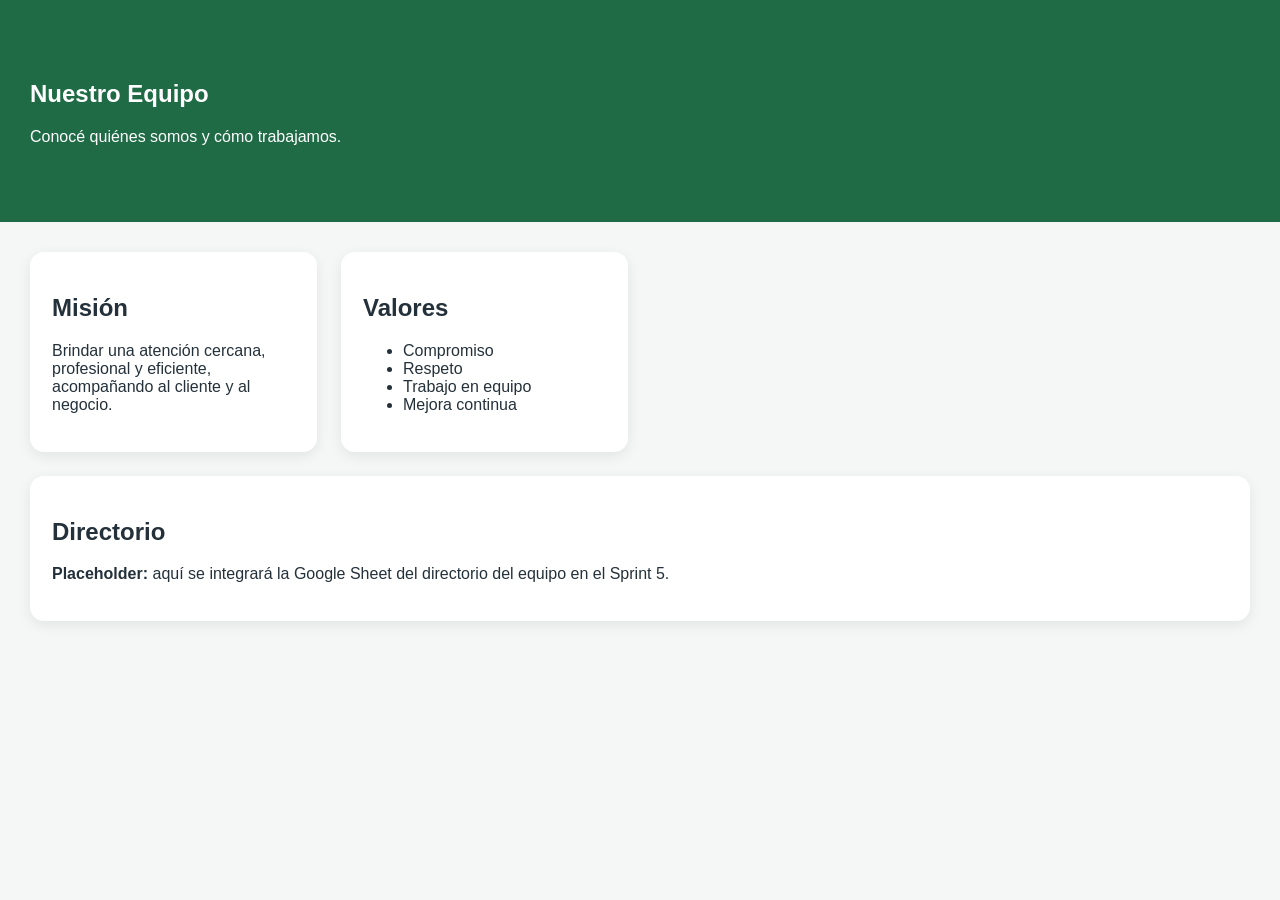
==== equipo.html @ aafebca8 "Add files via upload" ====
<!doctype html>
<html lang="es">
<head>
<meta charset="utf-8">
<meta name="viewport" content="width=device-width,initial-scale=1">
<link rel="stylesheet" href="equipo.css">
<title>Equipo | Centro de Contacto</title>
</head>
<body>
<section class="hero">
<h1>Nuestro Equipo</h1>
<p>Conocé quiénes somos y cómo trabajamos.</p>
</section>

<section class="grid">
<div class="card">
<h2>Misión</h2>
<p>Brindar una atención cercana, profesional y eficiente, acompañando al cliente y al negocio.</p>
</div>

<div class="card">
<h2>Valores</h2>
<ul>
<li>Compromiso</li>
<li>Respeto</li>
<li>Trabajo en equipo</li>
<li>Mejora continua</li>
</ul>
</div>

<div class="card wide">
<h2>Directorio</h2>
<p><strong>Placeholder:</strong> aquí se integrará la Google Sheet del directorio del equipo en el Sprint 5.</p>
</div>
</section>
</body>
</html>
---- equipo.css ----
:root{--green:#1f6b45;--bg:#f5f7f6}
body{margin:0;font-family:Arial,sans-serif;background:var(--bg);color:#24313a}
.hero{background:var(--green);color:#fff;padding:60px 30px}
.grid{display:grid;grid-template-columns:repeat(auto-fit,minmax(260px,1fr));gap:24px;padding:30px}
.card{background:#fff;border-radius:14px;padding:22px;box-shadow:0 4px 14px rgba(0,0,0,.08)}
.wide{grid-column:1/-1}
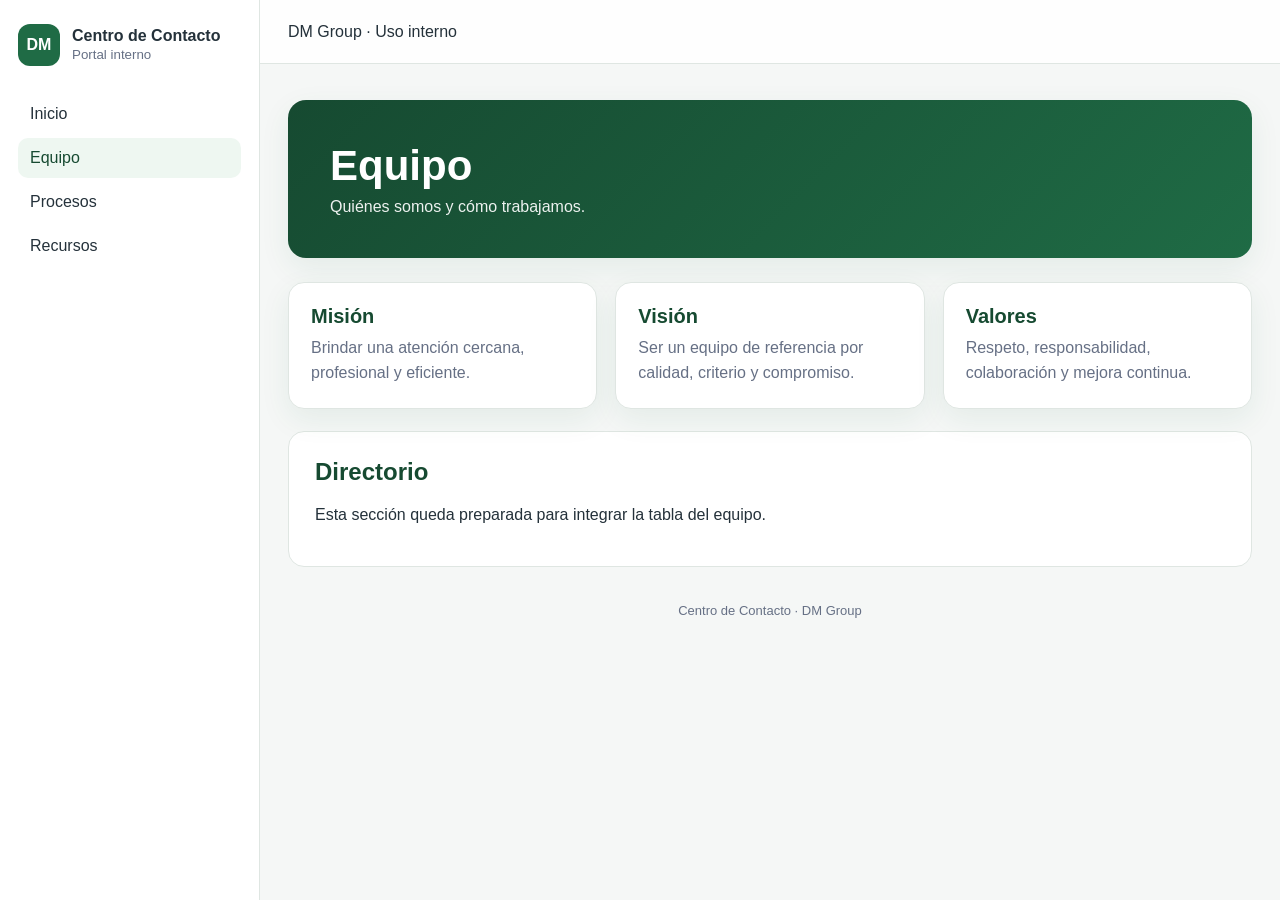
==== commit 4b832fb8: "Add files via upload" ====
--- a/equipo.html
+++ b/equipo.html
@@ -3,35 +3,36 @@
 <head>
 <meta charset="utf-8">
 <meta name="viewport" content="width=device-width,initial-scale=1">
-<link rel="stylesheet" href="equipo.css">
 <title>Equipo | Centro de Contacto</title>
+<link rel="stylesheet" href="../styles.css">
 </head>
 <body>
-<section class="hero">
-<h1>Nuestro Equipo</h1>
-<p>Conocé quiénes somos y cómo trabajamos.</p>
-</section>
+<div class="app">
+<aside class="sidebar" id="sidebar">
+  <div class="brand"><div class="brand-mark">DM</div><div><strong>Centro de Contacto</strong><small>Portal interno</small></div></div>
+  <nav class="nav">
+      <a href="../index.html">Inicio</a>
+      <a href="equipo.html" class="active">Equipo</a>
+      <a href="procesos.html">Procesos</a>
+      <a href="recursos.html">Recursos</a>
+    </nav>
+</aside>
+<main class="main">
+<header class="topbar"><button class="menu-btn" id="menuBtn">☰</button><span>DM Group · Uso interno</span></header>
+<div class="page">
+<section class="hero"><h1>Equipo</h1><p>Quiénes somos y cómo trabajamos.</p></section>
 
 <section class="grid">
-<div class="card">
-<h2>Misión</h2>
-<p>Brindar una atención cercana, profesional y eficiente, acompañando al cliente y al negocio.</p>
+  <article class="card"><h2>Misión</h2><p>Brindar una atención cercana, profesional y eficiente.</p></article>
+  <article class="card"><h2>Visión</h2><p>Ser un equipo de referencia por calidad, criterio y compromiso.</p></article>
+  <article class="card"><h2>Valores</h2><p>Respeto, responsabilidad, colaboración y mejora continua.</p></article>
+</section>
+<section class="section"><h2>Directorio</h2><p>Esta sección queda preparada para integrar la tabla del equipo.</p></section>
+
+<div class="footer">Centro de Contacto · DM Group</div>
 </div>
-
-<div class="card">
-<h2>Valores</h2>
-<ul>
-<li>Compromiso</li>
-<li>Respeto</li>
-<li>Trabajo en equipo</li>
-<li>Mejora continua</li>
-</ul>
+</main>
 </div>
-
-<div class="card wide">
-<h2>Directorio</h2>
-<p><strong>Placeholder:</strong> aquí se integrará la Google Sheet del directorio del equipo en el Sprint 5.</p>
-</div>
-</section>
+<script src="../app.js"></script>
 </body>
 </html>
--- a/styles.css
+++ b/styles.css
@@ -0,0 +1,53 @@
+
+:root{
+  --green:#1f6b45;
+  --green-dark:#164a31;
+  --mint:#eef7f1;
+  --bg:#f5f7f6;
+  --text:#24313a;
+  --muted:#667085;
+  --line:#dfe6e2;
+  --white:#fff;
+  --shadow:0 10px 30px rgba(31,107,69,.08);
+}
+*{box-sizing:border-box}
+html{scroll-behavior:smooth}
+body{margin:0;font-family:Arial,Helvetica,sans-serif;background:var(--bg);color:var(--text)}
+a{color:inherit}
+.app{min-height:100vh;display:grid;grid-template-columns:260px 1fr}
+.sidebar{position:sticky;top:0;height:100vh;background:var(--white);border-right:1px solid var(--line);padding:24px 18px}
+.brand{display:flex;gap:12px;align-items:center;margin-bottom:28px}
+.brand-mark{width:42px;height:42px;border-radius:12px;background:var(--green);color:#fff;display:grid;place-items:center;font-weight:700}
+.brand strong{display:block}
+.brand small{color:var(--muted)}
+.nav a{display:block;text-decoration:none;padding:11px 12px;border-radius:10px;margin:4px 0}
+.nav a:hover,.nav a.active{background:var(--mint);color:var(--green-dark)}
+.main{min-width:0}
+.topbar{height:64px;background:rgba(255,255,255,.94);border-bottom:1px solid var(--line);display:flex;align-items:center;justify-content:space-between;padding:0 28px;position:sticky;top:0;z-index:5}
+.menu-btn{display:none;border:0;background:none;font-size:24px}
+.page{max-width:1100px;margin:auto;padding:36px 28px 72px}
+.hero{background:linear-gradient(135deg,var(--green-dark),var(--green));color:#fff;border-radius:18px;padding:42px;box-shadow:var(--shadow);margin-bottom:24px}
+.hero h1{margin:0 0 8px;font-size:42px}
+.hero p{margin:0;opacity:.92}
+.grid{display:grid;grid-template-columns:repeat(3,minmax(0,1fr));gap:18px}
+.card{background:var(--white);border:1px solid var(--line);border-radius:16px;padding:22px;box-shadow:var(--shadow);text-decoration:none}
+.card h2{margin:0 0 8px;color:var(--green-dark);font-size:20px}
+.card p{margin:0;color:var(--muted);line-height:1.55}
+.section{background:var(--white);border:1px solid var(--line);border-radius:16px;padding:26px;margin-top:22px}
+.section h2{margin-top:0;color:var(--green-dark)}
+.list{padding-left:18px;line-height:1.7}
+.footer{margin-top:36px;color:var(--muted);font-size:13px;text-align:center}
+@media(max-width:900px){
+  .app{grid-template-columns:1fr}
+  .sidebar{position:fixed;left:-280px;width:260px;z-index:20;transition:.2s;box-shadow:16px 0 35px rgba(0,0,0,.14)}
+  .sidebar.open{left:0}
+  .menu-btn{display:block}
+  .grid{grid-template-columns:1fr 1fr}
+}
+@media(max-width:600px){
+  .page{padding:20px 14px 48px}
+  .hero{padding:28px 22px}
+  .hero h1{font-size:32px}
+  .grid{grid-template-columns:1fr}
+  .topbar{padding:0 14px}
+}
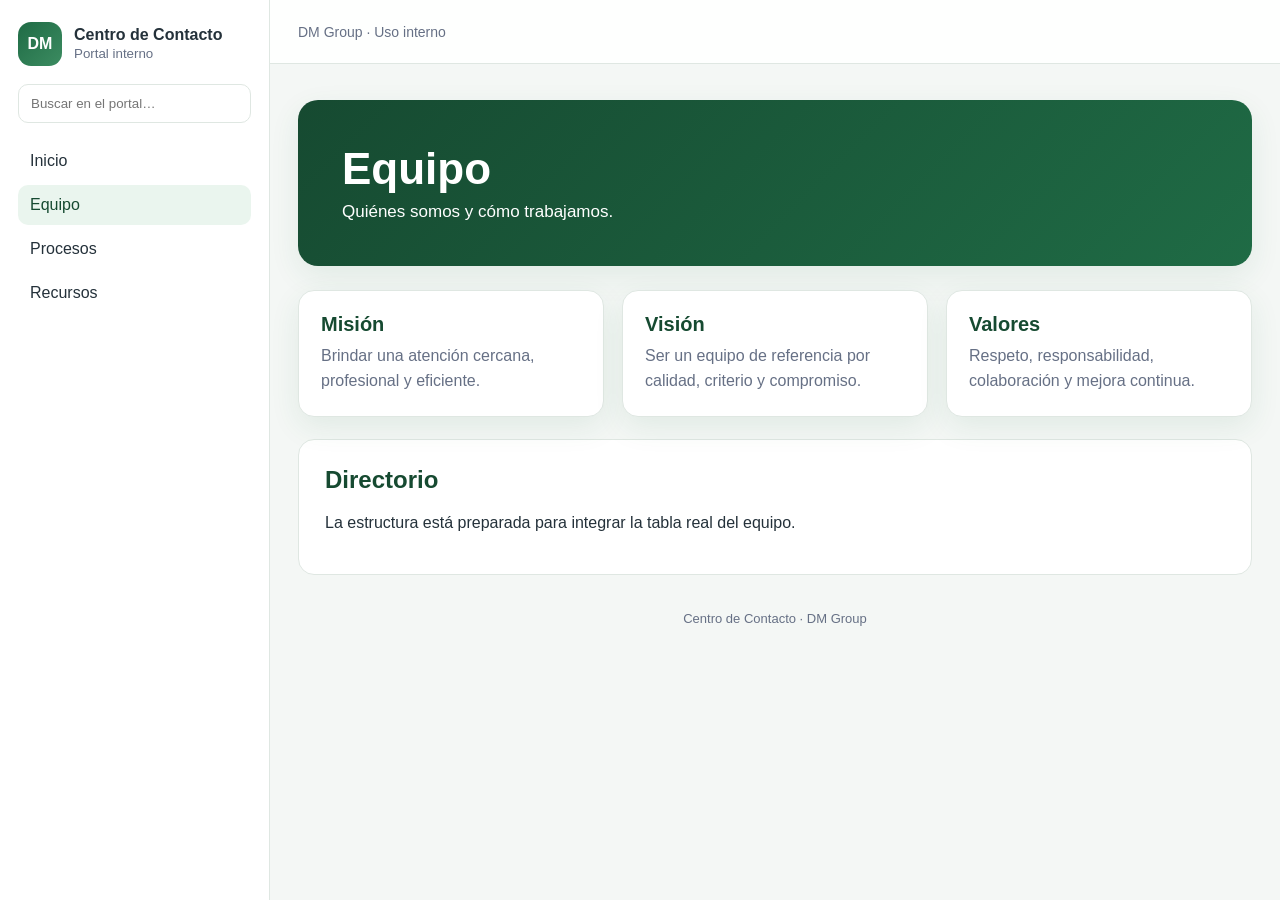
==== commit ac0595b9: "Add files via upload" ====
--- a/equipo.html
+++ b/equipo.html
@@ -1,38 +1,4 @@
-<!doctype html>
-<html lang="es">
-<head>
-<meta charset="utf-8">
-<meta name="viewport" content="width=device-width,initial-scale=1">
-<title>Equipo | Centro de Contacto</title>
-<link rel="stylesheet" href="../styles.css">
-</head>
-<body>
-<div class="app">
-<aside class="sidebar" id="sidebar">
-  <div class="brand"><div class="brand-mark">DM</div><div><strong>Centro de Contacto</strong><small>Portal interno</small></div></div>
-  <nav class="nav">
-      <a href="../index.html">Inicio</a>
-      <a href="equipo.html" class="active">Equipo</a>
-      <a href="procesos.html">Procesos</a>
-      <a href="recursos.html">Recursos</a>
-    </nav>
-</aside>
-<main class="main">
-<header class="topbar"><button class="menu-btn" id="menuBtn">☰</button><span>DM Group · Uso interno</span></header>
-<div class="page">
-<section class="hero"><h1>Equipo</h1><p>Quiénes somos y cómo trabajamos.</p></section>
-
-<section class="grid">
-  <article class="card"><h2>Misión</h2><p>Brindar una atención cercana, profesional y eficiente.</p></article>
-  <article class="card"><h2>Visión</h2><p>Ser un equipo de referencia por calidad, criterio y compromiso.</p></article>
-  <article class="card"><h2>Valores</h2><p>Respeto, responsabilidad, colaboración y mejora continua.</p></article>
-</section>
-<section class="section"><h2>Directorio</h2><p>Esta sección queda preparada para integrar la tabla del equipo.</p></section>
-
-<div class="footer">Centro de Contacto · DM Group</div>
-</div>
-</main>
-</div>
-<script src="../app.js"></script>
-</body>
-</html>+<!doctype html><html lang="es"><head><meta charset="utf-8"><meta name="viewport" content="width=device-width,initial-scale=1"><title>Equipo | Centro de Contacto</title><link rel="stylesheet" href="../styles.css"></head><body>
+<div class="app"><aside class="sidebar" id="sidebar"><div class="brand"><div class="brand-mark">DM</div><div><strong>Centro de Contacto</strong><small>Portal interno</small></div></div><div class="search-wrap"><input id="searchInput" placeholder="Buscar en el portal…"></div><nav class="nav"><a class="" href="../index.html">Inicio</a><a class="active" href="../pages/equipo.html">Equipo</a><a class="" href="../pages/procesos.html">Procesos</a><a class="" href="../pages/recursos.html">Recursos</a></nav></aside>
+<main class="main"><header class="topbar"><button class="menu-btn" id="menuBtn">☰</button><span class="meta">DM Group · Uso interno</span></header><div class="page"><section class="hero"><h1>Equipo</h1><p>Quiénes somos y cómo trabajamos.</p></section><section class="grid"><article class="card"><h2>Misión</h2><p>Brindar una atención cercana, profesional y eficiente.</p></article><article class="card"><h2>Visión</h2><p>Ser un equipo de referencia por calidad, criterio y compromiso.</p></article><article class="card"><h2>Valores</h2><p>Respeto, responsabilidad, colaboración y mejora continua.</p></article></section><section class="section"><h2>Directorio</h2><p>La estructura está preparada para integrar la tabla real del equipo.</p></section><div class="footer">Centro de Contacto · DM Group</div></div></main></div>
+<div class="search-panel" id="searchPanel"><div class="search-results"><h2>Resultados</h2><div id="searchResults"></div></div></div><script src="../search-index.js"></script><script src="../app.js"></script></body></html>
--- a/styles.css
+++ b/styles.css
@@ -1,53 +1,13 @@
-
-:root{
-  --green:#1f6b45;
-  --green-dark:#164a31;
-  --mint:#eef7f1;
-  --bg:#f5f7f6;
-  --text:#24313a;
-  --muted:#667085;
-  --line:#dfe6e2;
-  --white:#fff;
-  --shadow:0 10px 30px rgba(31,107,69,.08);
-}
-*{box-sizing:border-box}
-html{scroll-behavior:smooth}
-body{margin:0;font-family:Arial,Helvetica,sans-serif;background:var(--bg);color:var(--text)}
-a{color:inherit}
-.app{min-height:100vh;display:grid;grid-template-columns:260px 1fr}
-.sidebar{position:sticky;top:0;height:100vh;background:var(--white);border-right:1px solid var(--line);padding:24px 18px}
-.brand{display:flex;gap:12px;align-items:center;margin-bottom:28px}
-.brand-mark{width:42px;height:42px;border-radius:12px;background:var(--green);color:#fff;display:grid;place-items:center;font-weight:700}
-.brand strong{display:block}
-.brand small{color:var(--muted)}
-.nav a{display:block;text-decoration:none;padding:11px 12px;border-radius:10px;margin:4px 0}
-.nav a:hover,.nav a.active{background:var(--mint);color:var(--green-dark)}
-.main{min-width:0}
-.topbar{height:64px;background:rgba(255,255,255,.94);border-bottom:1px solid var(--line);display:flex;align-items:center;justify-content:space-between;padding:0 28px;position:sticky;top:0;z-index:5}
-.menu-btn{display:none;border:0;background:none;font-size:24px}
-.page{max-width:1100px;margin:auto;padding:36px 28px 72px}
-.hero{background:linear-gradient(135deg,var(--green-dark),var(--green));color:#fff;border-radius:18px;padding:42px;box-shadow:var(--shadow);margin-bottom:24px}
-.hero h1{margin:0 0 8px;font-size:42px}
-.hero p{margin:0;opacity:.92}
-.grid{display:grid;grid-template-columns:repeat(3,minmax(0,1fr));gap:18px}
-.card{background:var(--white);border:1px solid var(--line);border-radius:16px;padding:22px;box-shadow:var(--shadow);text-decoration:none}
-.card h2{margin:0 0 8px;color:var(--green-dark);font-size:20px}
-.card p{margin:0;color:var(--muted);line-height:1.55}
-.section{background:var(--white);border:1px solid var(--line);border-radius:16px;padding:26px;margin-top:22px}
-.section h2{margin-top:0;color:var(--green-dark)}
-.list{padding-left:18px;line-height:1.7}
-.footer{margin-top:36px;color:var(--muted);font-size:13px;text-align:center}
-@media(max-width:900px){
-  .app{grid-template-columns:1fr}
-  .sidebar{position:fixed;left:-280px;width:260px;z-index:20;transition:.2s;box-shadow:16px 0 35px rgba(0,0,0,.14)}
-  .sidebar.open{left:0}
-  .menu-btn{display:block}
-  .grid{grid-template-columns:1fr 1fr}
-}
-@media(max-width:600px){
-  .page{padding:20px 14px 48px}
-  .hero{padding:28px 22px}
-  .hero h1{font-size:32px}
-  .grid{grid-template-columns:1fr}
-  .topbar{padding:0 14px}
-}
+:root{--g:#1f6b45;--gd:#164a31;--gs:#eaf5ee;--bg:#f4f7f5;--t:#24313a;--m:#667085;--l:#dfe7e2;--w:#fff;--s:0 10px 30px rgba(31,107,69,.09)}
+*{box-sizing:border-box}body{margin:0;font-family:Arial,sans-serif;background:var(--bg);color:var(--t)}a{color:inherit}
+.app{min-height:100vh;display:grid;grid-template-columns:270px 1fr}.sidebar{position:sticky;top:0;height:100vh;background:#fff;border-right:1px solid var(--l);padding:22px 18px}.brand{display:flex;gap:12px;align-items:center;margin-bottom:18px}.brand-mark{width:44px;height:44px;border-radius:13px;background:linear-gradient(135deg,var(--g),#3c8c61);color:#fff;display:grid;place-items:center;font-weight:800}.brand strong{display:block}.brand small{color:var(--m)}
+.search-wrap{margin:14px 0 18px}.search-wrap input{width:100%;padding:11px 12px;border:1px solid var(--l);border-radius:10px}.nav a{display:flex;gap:10px;text-decoration:none;padding:11px 12px;border-radius:10px;margin:4px 0}.nav a:hover,.nav a.active{background:var(--gs);color:var(--gd)}
+.main{min-width:0}.topbar{height:64px;background:#fffffff2;border-bottom:1px solid var(--l);display:flex;align-items:center;justify-content:space-between;padding:0 28px;position:sticky;top:0;z-index:5}.menu-btn{display:none;border:0;background:none;font-size:24px}.meta{color:var(--m);font-size:14px}
+.page{max-width:1160px;margin:auto;padding:36px 28px 72px}.hero{background:linear-gradient(135deg,var(--gd),var(--g));color:#fff;border-radius:20px;padding:44px;box-shadow:var(--s);margin-bottom:24px}.hero h1{margin:0 0 8px;font-size:44px}.hero p{margin:0;font-size:17px}
+.grid{display:grid;grid-template-columns:repeat(3,minmax(0,1fr));gap:18px}.card{background:#fff;border:1px solid var(--l);border-radius:16px;padding:22px;box-shadow:var(--s);text-decoration:none;transition:.2s}.card:hover{transform:translateY(-3px)}.card h2{margin:0 0 8px;color:var(--gd);font-size:20px}.card p{margin:0;color:var(--m);line-height:1.55}
+.section{background:#fff;border:1px solid var(--l);border-radius:16px;padding:26px;margin-top:22px}.section h2{margin-top:0;color:var(--gd)}
+.quick-actions{display:grid;grid-template-columns:repeat(4,minmax(0,1fr));gap:14px;margin-top:22px}.quick-action{background:#fff;border:1px solid var(--l);border-radius:14px;padding:18px;text-decoration:none}.quick-action strong{display:block;color:var(--gd)}.quick-action small{color:var(--m)}
+.footer{margin-top:36px;color:var(--m);font-size:13px;text-align:center}
+.search-panel{display:none;position:fixed;inset:64px 0 0 270px;background:#f4f7f5fa;z-index:15;padding:30px;overflow:auto}.search-panel.open{display:block}.search-results{max-width:900px;margin:auto}.result-item{display:block;background:#fff;border:1px solid var(--l);border-radius:12px;padding:16px;margin-bottom:10px;text-decoration:none}.result-item strong{display:block;color:var(--gd)}.result-item small{color:var(--m)}
+@media(max-width:900px){.app{grid-template-columns:1fr}.sidebar{position:fixed;left:-290px;width:270px;z-index:20;transition:.2s}.sidebar.open{left:0}.menu-btn{display:block}.grid{grid-template-columns:1fr 1fr}.quick-actions{grid-template-columns:1fr 1fr}.search-panel{inset:64px 0 0 0}}
+@media(max-width:600px){.page{padding:20px 14px 48px}.hero{padding:30px 22px}.hero h1{font-size:34px}.grid,.quick-actions{grid-template-columns:1fr}.topbar{padding:0 14px}}
